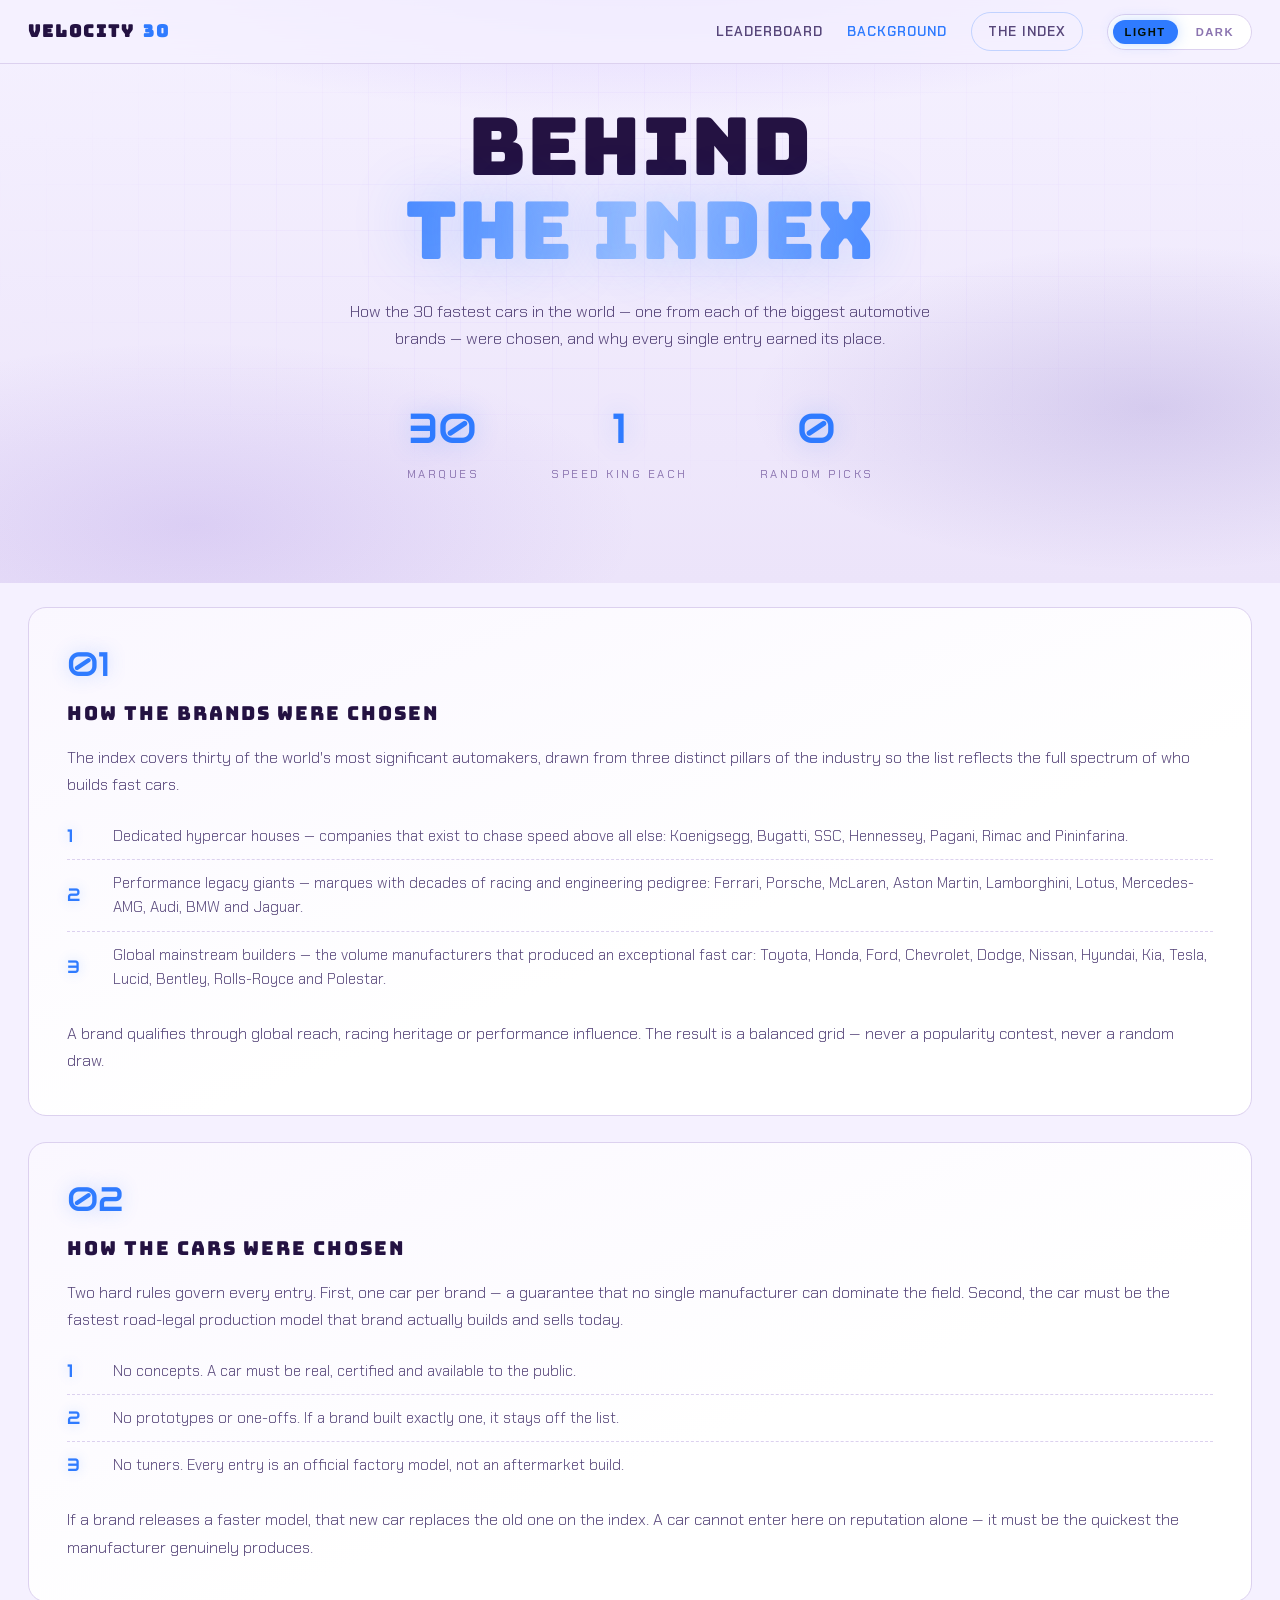
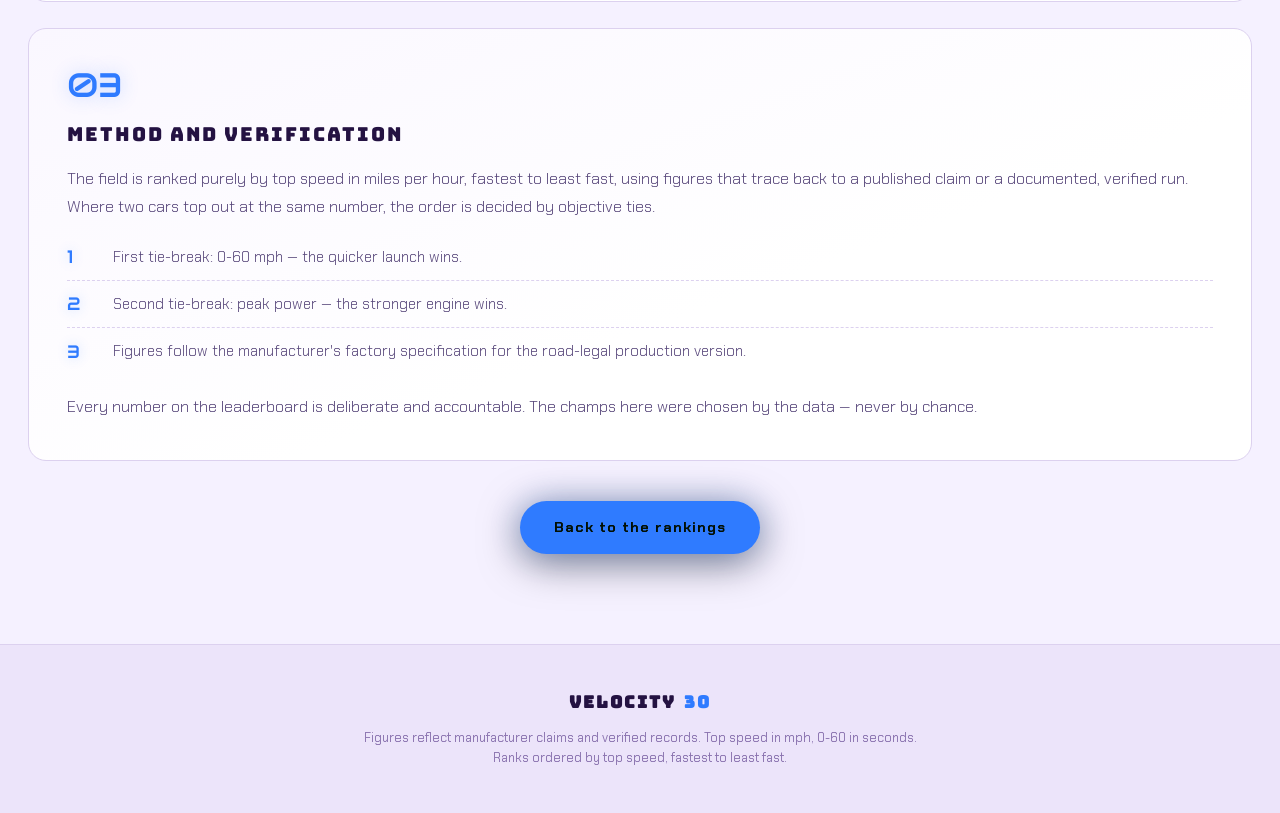
==== background.html @ fe324e40 "more fix" ====
<!DOCTYPE html>
<html lang="en">
<head>
  <meta charset="UTF-8">
  <meta name="viewport" content="width=device-width, initial-scale=1.0">
  <title>VELOCITY30 — Background &amp; Methodology</title>
  <link rel="preconnect" href="https://fonts.googleapis.com">
  <link rel="preconnect" href="https://fonts.gstatic.com" crossorigin>
  <link href="https://fonts.googleapis.com/css2?family=Audiowide&family=Bungee&family=Chakra+Petch:wght@300;400;500;600;700&display=swap" rel="stylesheet">
  <link rel="stylesheet" href="styles.css">
  <script>
    (function () {
      try {
        var saved = localStorage.getItem("velocity30-theme");
        if (saved === "light" || (!saved && window.matchMedia("(prefers-color-scheme: light)").matches)) {
          document.documentElement.setAttribute("data-theme", "light");
        }
      } catch (e) {}
    })();
  </script>
</head>
<body>

  <nav class="nav" id="nav">
    <div class="nav-inner">
      <a href="index.html#top" class="logo">
        VELOCITY<span class="accent">30</span>
      </a>
      <div class="nav-links">
        <a href="index.html#leaderboard">Leaderboard</a>
        <a href="background.html" class="nav-current">Background</a>
        <a href="index.html#top" class="nav-cta">The Index</a>
        <button class="theme-toggle" id="themeToggle" aria-label="Toggle color theme">
          <span class="theme-icon sun">Light</span>
          <span class="theme-icon moon">Dark</span>
        </button>
      </div>
    </div>
  </nav>

  <header id="top" class="hero page-head">
    <div class="hero-bg"></div>
    <div class="hero-content">
      <h1>BEHIND<br><span class="grad">THE INDEX</span></h1>
      <p class="hero-sub">
        How the 30 fastest cars in the world — one from each of the biggest
        automotive brands — were chosen, and why every single entry earned its place.
      </p>
      <div class="hero-stats">
        <div class="stat"><span class="stat-num">30</span><span class="stat-label">Marques</span></div>
        <div class="stat"><span class="stat-num">1</span><span class="stat-label">Speed King Each</span></div>
        <div class="stat"><span class="stat-num">0</span><span class="stat-label">Random Picks</span></div>
      </div>
    </div>
  </header>

  <main class="bg-page">

    <section class="bg-block">
      <span class="bg-index">01</span>
      <h3>How the brands were chosen</h3>
      <p>
        The index covers thirty of the world's most significant automakers, drawn from
        three distinct pillars of the industry so the list reflects the full spectrum of
        who builds fast cars.
      </p>
      <ul class="bg-list">
        <li data-n="1">Dedicated hypercar houses — companies that exist to chase speed above all else:
          Koenigsegg, Bugatti, SSC, Hennessey, Pagani, Rimac and Pininfarina.</li>
        <li data-n="2">Performance legacy giants — marques with decades of racing and engineering
          pedigree: Ferrari, Porsche, McLaren, Aston Martin, Lamborghini, Lotus, Mercedes-AMG,
          Audi, BMW and Jaguar.</li>
        <li data-n="3">Global mainstream builders — the volume manufacturers that produced an
          exceptional fast car: Toyota, Honda, Ford, Chevrolet, Dodge, Nissan, Hyundai, Kia,
          Tesla, Lucid, Bentley, Rolls-Royce and Polestar.</li>
      </ul>
      <p>
        A brand qualifies through global reach, racing heritage or performance influence.
        The result is a balanced grid — never a popularity contest, never a random draw.
      </p>
    </section>

    <section class="bg-block">
      <span class="bg-index">02</span>
      <h3>How the cars were chosen</h3>
      <p>
        Two hard rules govern every entry. First, one car per brand — a guarantee that no
        single manufacturer can dominate the field. Second, the car must be the fastest
        road-legal production model that brand actually builds and sells today.
      </p>
      <ul class="bg-list">
        <li data-n="1">No concepts. A car must be real, certified and available to the public.</li>
        <li data-n="2">No prototypes or one-offs. If a brand built exactly one, it stays off the list.</li>
        <li data-n="3">No tuners. Every entry is an official factory model, not an aftermarket build.</li>
      </ul>
      <p>
        If a brand releases a faster model, that new car replaces the old one on the index.
        A car cannot enter here on reputation alone — it must be the quickest the
        manufacturer genuinely produces.
      </p>
    </section>

    <section class="bg-block">
      <span class="bg-index">03</span>
      <h3>Method and verification</h3>
      <p>
        The field is ranked purely by top speed in miles per hour, fastest to least fast,
        using figures that trace back to a published claim or a documented, verified run.
        Where two cars top out at the same number, the order is decided by objective ties.
      </p>
      <ul class="bg-list">
        <li data-n="1">First tie-break: 0-60 mph — the quicker launch wins.</li>
        <li data-n="2">Second tie-break: peak power — the stronger engine wins.</li>
        <li data-n="3">Figures follow the manufacturer's factory specification for the road-legal
          production version.</li>
      </ul>
      <p>
        Every number on the leaderboard is deliberate and accountable. The champs here were
        chosen by the data — never by chance.
      </p>
    </section>

    <div class="bg-cta-row">
      <a href="index.html#leaderboard" class="hero-cta">Back to the rankings</a>
    </div>
  </main>

  <footer class="footer">
    <div class="footer-inner">
      <p class="footer-brand">VELOCITY<span class="accent">30</span></p>
      <p class="foot-note">Figures reflect manufacturer claims and verified records. Top speed in mph, 0-60 in seconds. Ranks ordered by top speed, fastest to least fast.</p>
    </div>
  </footer>

  <script>
    (function () {
      var toggle = document.getElementById("themeToggle");
      function applyTheme(theme) {
        if (theme === "light") {
          document.documentElement.setAttribute("data-theme", "light");
        } else {
          document.documentElement.removeAttribute("data-theme");
        }
        var light = document.documentElement.getAttribute("data-theme") === "light";
        toggle.querySelector(".sun").classList.toggle("active", light);
        toggle.querySelector(".moon").classList.toggle("active", !light);
        toggle.setAttribute("aria-label", light ? "Switch to dark theme" : "Switch to light theme");
      }
      toggle.addEventListener("click", function () {
        var current = document.documentElement.getAttribute("data-theme") === "light" ? "light" : "dark";
        var next = current === "light" ? "dark" : "light";
        try { localStorage.setItem("velocity30-theme", next); } catch (e) {}
        applyTheme(next);
      });
      applyTheme(document.documentElement.getAttribute("data-theme") === "light" ? "light" : "dark");
    })();
  </script>
</body>
</html>
---- styles.css ----
:root {
  --green: #2f7bff;
  --green-dim: #2f6ae0;
  --green-dark: #234daa;
  --green-glow: rgba(47, 123, 255, 0.35);
  --bg: #180b2e;
  --bg-2: #22103f;
  --card: #241040;
  --card-2: #2d1550;
  --line: #4a2b7a;
  --line-bright: #2f7bff40;
  --text: #f6efff;
  --muted: #bfaadd;
  --dim: #8b74b0;
  --font-display: "Bungee", sans-serif;
  --font-body: "Chakra Petch", sans-serif;
  --font-num: "Audiowide", sans-serif;
  --radius: 18px;
  --nav-h: 64px;
}

/* ---------- LIGHT THEME ---------- */
[data-theme="light"] {
  --green: #2f7bff;
  --green-dim: #2560d0;
  --green-dark: #1f4ea8;
  --green-glow: rgba(47, 123, 255, 0.25);
  --bg: #f5f1ff;
  --bg-2: #ece4fa;
  --card: #ffffff;
  --card-2: #faf7ff;
  --line: #dcd1ef;
  --line-bright: #2f7bff40;
  --text: #241242;
  --muted: #57467a;
  --dim: #8b74b0;
}

[data-theme="light"] .nav {
  background: rgba(245, 241, 255, 0.78);
}

[data-theme="light"] ::-webkit-scrollbar-track {
  background: #e6dcf5;
}
[data-theme="light"] ::-webkit-scrollbar-thumb {
  background: #b9a4dd;
}

[data-theme="light"] .speedbar {
  background: #e6dcf5;
}

[data-theme="light"] .hero-bg {
  background:
    radial-gradient(ellipse 80% 50% at 50% -10%, rgba(120, 70, 255, 0.2), transparent 60%),
    radial-gradient(ellipse 50% 45% at 15% 90%, rgba(90, 40, 200, 0.12), transparent 70%),
    radial-gradient(ellipse 45% 40% at 90% 70%, rgba(60, 30, 160, 0.14), transparent 70%),
    linear-gradient(180deg, var(--bg) 0%, var(--bg-2) 100%);
}

[data-theme="light"] .tag-ev {
  border-color: #0f9ad8;
  color: #0f7cb0;
  box-shadow: none;
}
[data-theme="light"] .tag-hybrid {
  border-color: #6a7bf0;
  color: #4a5adb;
}
[data-theme="light"] .tag-gas {
  border-color: #e0490f;
  color: #c24312;
}

[hidden] {
  display: none !important;
}

* {
  margin: 0;
  padding: 0;
  box-sizing: border-box;
}

html {
  scroll-behavior: smooth;
}

body {
  background: var(--bg);
  color: var(--text);
  font-family: var(--font-body);
  line-height: 1.6;
  overflow-x: hidden;
}

::selection {
  background: var(--green);
  color: #031004;
}

::-webkit-scrollbar {
  width: 10px;
}
::-webkit-scrollbar-track {
  background: #0c0716;
}
::-webkit-scrollbar-thumb {
  background: #3b2563;
  border-radius: 8px;
}
::-webkit-scrollbar-thumb:hover {
  background: var(--green-dark);
}

/* ---------- NAV ---------- */
.nav {
  position: fixed;
  inset: 0 0 auto 0;
  height: var(--nav-h);
  z-index: 50;
  background: rgba(10, 6, 18, 0.72);
  backdrop-filter: blur(14px);
  border-bottom: 1px solid var(--line);
}

.nav-inner {
  max-width: 1280px;
  margin: 0 auto;
  height: 100%;
  padding: 0 28px;
  display: flex;
  align-items: center;
  justify-content: space-between;
}

.logo {
  font-family: var(--font-display);
  font-weight: 800;
  font-size: 1.05rem;
  letter-spacing: 2px;
  color: var(--text);
  text-decoration: none;
  display: flex;
  align-items: center;
  gap: 8px;
}

.logo-bolt {
  color: var(--green);
  text-shadow: 0 0 14px var(--green-glow);
  font-size: 1.1rem;
}

.accent {
  color: var(--green);
}

.nav-links {
  display: flex;
  align-items: center;
  gap: 24px;
}

.nav-links a {
  color: var(--muted);
  text-decoration: none;
  font-size: 0.85rem;
  font-weight: 600;
  letter-spacing: 1px;
  text-transform: uppercase;
  transition: color 0.2s ease;
}

.nav-links a:hover {
  color: var(--green);
}

.nav-cta {
  border: 1px solid var(--line-bright);
  padding: 8px 16px;
  border-radius: 999px;
}

.nav-cta:hover {
  border-color: var(--green);
  box-shadow: 0 0 18px var(--green-glow);
}

/* ---------- HERO ---------- */
.hero {
  position: relative;
  min-height: 100vh;
  display: flex;
  align-items: center;
  overflow: hidden;
  padding: calc(var(--nav-h) + 40px) 24px 60px;
}

.hero-bg {
  position: absolute;
  inset: 0;
  background:
    radial-gradient(ellipse 80% 50% at 50% -10%, rgba(140, 60, 255, 0.4), transparent 60%),
    radial-gradient(ellipse 50% 45% at 15% 90%, rgba(90, 40, 200, 0.28), transparent 70%),
    radial-gradient(ellipse 45% 40% at 90% 70%, rgba(60, 30, 160, 0.3), transparent 70%),
    linear-gradient(180deg, var(--bg) 0%, var(--bg-2) 100%);
}

.hero-bg::after {
  content: "";
  position: absolute;
  inset: 0;
  background-image:
    linear-gradient(rgba(170, 120, 255, 0.06) 1px, transparent 1px),
    linear-gradient(90deg, rgba(170, 120, 255, 0.06) 1px, transparent 1px);
  background-size: 46px 46px;
  mask-image: radial-gradient(ellipse 70% 60% at 50% 40%, #000 30%, transparent 75%);
}

.hero-content {
  position: relative;
  z-index: 2;
  max-width: 880px;
  margin: 0 auto;
  text-align: center;
}

.eyebrow {
  font-family: var(--font-display);
  font-size: 0.8rem;
  letter-spacing: 5px;
  color: var(--green);
  text-shadow: 0 0 20px var(--green-glow);
  margin-bottom: 22px;
}

.hero h1 {
  font-family: var(--font-display);
  font-weight: 400;
  font-size: clamp(2.4rem, 7vw, 5rem);
  line-height: 1.05;
  letter-spacing: 1px;
}

.grad {
  background: linear-gradient(100deg, #4d8dff 0%, #9fc3ff 50%, #4d8dff 100%);
  -webkit-background-clip: text;
  background-clip: text;
  -webkit-text-fill-color: transparent;
  text-shadow: 0 0 60px var(--green-glow);
}

.hero-sub {
  margin: 26px auto 0;
  max-width: 620px;
  color: var(--muted);
  font-size: 1.05rem;
  font-weight: 300;
}

.hero-stats {
  display: flex;
  justify-content: center;
  gap: clamp(24px, 6vw, 72px);
  margin: 44px 0 38px;
}

.stat {
  display: flex;
  flex-direction: column;
  align-items: center;
  gap: 4px;
}

.stat-num {
  font-family: var(--font-num);
  font-weight: 400;
  font-size: clamp(1.8rem, 4vw, 2.6rem);
  color: var(--green);
  text-shadow: 0 0 24px var(--green-glow);
}

.stat-label {
  font-size: 0.72rem;
  letter-spacing: 2.5px;
  text-transform: uppercase;
  color: var(--dim);
}

.hero-cta {
  display: inline-block;
  padding: 15px 34px;
  border-radius: 999px;
  background: var(--green);
  color: #031004;
  font-weight: 700;
  letter-spacing: 1px;
  text-decoration: none;
  font-size: 0.9rem;
  box-shadow: 0 0 30px var(--green-glow), 0 8px 40px rgba(0, 0, 0, 0.5);
  transition: transform 0.2s ease, box-shadow 0.2s ease;
}

.hero-cta:hover {
  transform: translateY(-3px);
  box-shadow: 0 0 48px var(--green-glow), 0 14px 50px rgba(0, 0, 0, 0.5);
}

.hero-cta span {
  display: inline-block;
  margin-left: 8px;
}

/* ---------- BACKGROUND PAGE ---------- */
.page-head {
  min-height: 62vh;
}

.nav-links a.nav-current {
  color: var(--green);
}

.bg-page {
  max-width: 1280px;
  margin: 0 auto;
  padding: 24px 28px 90px;
  display: flex;
  flex-direction: column;
  gap: 26px;
}

.bg-block {
  position: relative;
  background: linear-gradient(160deg, var(--card-2) 0%, var(--card) 60%);
  border: 1px solid var(--line);
  border-radius: var(--radius);
  padding: 40px 38px;
  overflow: hidden;
  transition: transform 0.28s ease, border-color 0.28s ease, box-shadow 0.28s ease;
}

.bg-block:hover {
  transform: translateY(-4px);
  border-color: var(--line-bright);
  box-shadow: 0 20px 48px rgba(0, 0, 0, 0.4), 0 0 0 1px var(--line-bright);
}

.bg-block::before {
  content: "";
  position: absolute;
  inset: 0;
  background: radial-gradient(ellipse 80% 60% at 50% 0%, rgba(47, 123, 255, 0.08), transparent 60%);
  opacity: 0;
  transition: opacity 0.3s ease;
  pointer-events: none;
}

.bg-block:hover::before {
  opacity: 1;
}

.bg-index {
  display: block;
  font-family: var(--font-num);
  font-weight: 400;
  font-size: 2.1rem;
  line-height: 1;
  color: var(--green);
  text-shadow: 0 0 18px var(--green-glow);
  margin-bottom: 20px;
}

.bg-block h3 {
  position: relative;
  font-family: var(--font-display);
  font-weight: 400;
  font-size: 1.2rem;
  letter-spacing: 2px;
  text-transform: uppercase;
  line-height: 1.3;
  margin-bottom: 18px;
}

.bg-block p {
  position: relative;
  color: var(--muted);
  font-size: 1rem;
  font-weight: 300;
  line-height: 1.7;
  margin-bottom: 14px;
}

.bg-block p:last-child {
  margin-bottom: 0;
}

.bg-list {
  position: relative;
  list-style: none;
  margin: 4px 0 18px;
}

.bg-list li {
  position: relative;
  padding: 11px 0 11px 46px;
  color: var(--muted);
  font-size: 0.95rem;
  font-weight: 300;
  line-height: 1.6;
  border-bottom: 1px dashed var(--line);
}

.bg-list li:last-child {
  border-bottom: none;
}

.bg-list li::before {
  content: attr(data-n);
  position: absolute;
  left: 0;
  top: 50%;
  transform: translateY(-50%);
  font-family: var(--font-num);
  font-weight: 400;
  font-size: 1.15rem;
  color: var(--green);
  text-shadow: 0 0 12px var(--green-glow);
}

.bg-cta-row {
  display: flex;
  justify-content: center;
  margin-top: 14px;
}

/* ---------- MAIN ---------- */
main {
  max-width: 1280px;
  margin: 0 auto;
  padding: 60px 28px 90px;
}

.toolbar {
  display: flex;
  flex-wrap: wrap;
  align-items: center;
  justify-content: space-between;
  gap: 18px;
  margin-bottom: 40px;
  padding-bottom: 22px;
  border-bottom: 1px solid var(--line);
}

.section-title {
  font-family: var(--font-display);
  font-weight: 800;
  font-size: clamp(1.4rem, 3vw, 1.9rem);
  letter-spacing: 2px;
}

.filter-chips {
  display: flex;
  gap: 10px;
  flex-wrap: wrap;
}

.chip {
  font-family: var(--font-body);
  font-size: 0.8rem;
  font-weight: 600;
  letter-spacing: 1px;
  text-transform: uppercase;
  padding: 9px 18px;
  border-radius: 999px;
  background: var(--card);
  color: var(--muted);
  border: 1px solid var(--line);
  cursor: pointer;
  transition: all 0.2s ease;
}

.chip:hover {
  border-color: var(--green-dark);
  color: var(--text);
}

.chip.active {
  background: var(--green);
  color: #031004;
  border-color: var(--green);
  box-shadow: 0 0 20px var(--green-glow);
}

.count {
  font-size: 0.8rem;
  color: var(--dim);
  letter-spacing: 1.5px;
  text-transform: uppercase;
  font-weight: 600;
}

/* ---------- GRID / CARDS ---------- */
.grid {
  display: grid;
  grid-template-columns: repeat(auto-fill, minmax(380px, 1fr));
  gap: 34px;
}

.card {
  position: relative;
  background: linear-gradient(160deg, var(--card-2) 0%, var(--card) 60%);
  border: 1px solid var(--line);
  border-radius: var(--radius);
  padding: 30px 28px 26px;
  overflow: hidden;
  display: flex;
  flex-direction: column;
  gap: 0;
  transition: transform 0.28s ease, border-color 0.28s ease, box-shadow 0.28s ease;
}

.card::before {
  content: "";
  position: absolute;
  inset: 0;
  background: radial-gradient(ellipse 90% 60% at 50% 0%, rgba(47, 123, 255, 0.08), transparent 60%);
  opacity: 0;
  transition: opacity 0.3s ease;
  pointer-events: none;
}

.card:hover {
  transform: translateY(-6px);
  border-color: var(--line-bright);
  box-shadow: 0 24px 60px rgba(0, 0, 0, 0.55), 0 0 0 1px var(--line-bright), 0 0 44px rgba(47, 123, 255, 0.12);
}

.card:hover::before {
  opacity: 1;
}

.card-img {
  position: relative;
  z-index: 1;
  width: calc(100% + 56px);
  margin: -30px -28px 20px;
  overflow: hidden;
  border-radius: 0;
}

.card-img img {
  width: 100%;
  height: 220px;
  object-fit: cover;
  display: block;
  filter: brightness(0.85) contrast(1.05);
  transition: filter 0.4s ease, transform 0.6s ease;
}

.card:hover .card-img img {
  filter: brightness(0.95) contrast(1.05);
  transform: scale(1.04);
}

.card-img::after {
  content: "";
  position: absolute;
  bottom: 0;
  left: 0;
  right: 0;
  height: 80px;
  background: linear-gradient(to top, var(--card), transparent);
  pointer-events: none;
}

.card-body {
  position: relative;
  z-index: 1;
}

.ghost-rank {
  position: absolute;
  top: -18px;
  right: 10px;
  font-family: var(--font-num);
  font-weight: 400;
  font-size: 7.5rem;
  line-height: 1;
  color: transparent;
  -webkit-text-stroke: 1px rgba(47, 123, 255, 0.12);
  pointer-events: none;
  user-select: none;
  z-index: 0;
}

.card-top {
  position: relative;
  z-index: 1;
  display: flex;
  align-items: center;
  justify-content: space-between;
  margin-bottom: 18px;
}

.rank {
  display: inline-flex;
  align-items: center;
  justify-content: center;
  min-width: 54px;
  height: 40px;
  padding: 0 10px;
  font-family: var(--font-num);
  font-weight: 400;
  font-size: 1rem;
  letter-spacing: 1px;
  border-radius: 10px;
  background: var(--green);
  color: #031004;
  box-shadow: 0 0 22px var(--green-glow);
}

.rank.rank-muted {
  background: var(--card);
  border: 1px solid var(--line);
  color: var(--green);
  box-shadow: none;
}

.card-top-right {
  display: flex;
  align-items: center;
  gap: 10px;
}

.tag {
  font-family: var(--font-display);
  font-size: 0.66rem;
  font-weight: 700;
  letter-spacing: 2px;
  text-transform: uppercase;
  padding: 7px 12px;
  border-radius: 999px;
  border: 1px solid var(--line-bright);
  color: var(--green);
  display: inline-flex;
  align-items: center;
  gap: 6px;
}

.tag-ev {
  border-color: #33ccff;
  color: #33ccff;
  box-shadow: 0 0 14px rgba(51, 204, 255, 0.25);
}

.tag-hybrid {
  border-color: #7a8cff;
  color: #7a8cff;
}

.tag-gas {
  border-color: #ff5c22;
  color: #ff9d7c;
}

.year {
  font-family: var(--font-display);
  font-size: 0.8rem;
  font-weight: 700;
  letter-spacing: 1.5px;
  color: var(--dim);
  border: 1px solid var(--line);
  padding: 7px 12px;
  border-radius: 999px;
}

.brand {
  position: relative;
  z-index: 1;
  font-size: 0.75rem;
  font-weight: 600;
  letter-spacing: 3px;
  text-transform: uppercase;
  color: var(--muted);
  margin-bottom: 4px;
}

.model {
  position: relative;
  z-index: 1;
  font-family: var(--font-display);
  font-weight: 800;
  font-size: 1.7rem;
  line-height: 1.15;
  letter-spacing: 0.5px;
  margin-bottom: 24px;
}

.specs {
  position: relative;
  z-index: 1;
  display: grid;
  grid-template-columns: 1fr 1fr;
  gap: 12px;
  padding: 16px 0;
  border-top: 1px solid var(--line);
  border-bottom: 1px solid var(--line);
  margin-bottom: 20px;
}

.spec {
  display: flex;
  flex-direction: column;
  gap: 2px;
}

.spec-key {
  font-size: 0.62rem;
  font-weight: 700;
  letter-spacing: 2px;
  text-transform: uppercase;
  color: var(--dim);
}

.spec-val {
  font-size: 0.9rem;
  font-weight: 600;
  color: var(--text);
  line-height: 1.4;
}

.metrics {
  position: relative;
  z-index: 1;
  display: grid;
  grid-template-columns: 1fr 1fr;
  gap: 14px;
  margin-bottom: 20px;
}

.metric {
  background: rgba(47, 123, 255, 0.05);
  border: 1px solid var(--line);
  border-radius: 14px;
  padding: 16px;
  display: flex;
  flex-direction: column;
  align-items: center;
  gap: 2px;
  text-align: center;
}

.metric-num {
  font-family: var(--font-num);
  font-weight: 400;
  font-size: 2rem;
  color: var(--green);
  text-shadow: 0 0 18px var(--green-glow);
}

.metric-unit {
  font-family: var(--font-display);
  font-size: 0.72rem;
  font-weight: 700;
  letter-spacing: 2px;
  color: var(--muted);
  text-transform: uppercase;
}

.metric-label {
  font-size: 0.68rem;
  letter-spacing: 1.5px;
  text-transform: uppercase;
  color: var(--dim);
  margin-top: 4px;
}

.speedbar {
  position: relative;
  z-index: 1;
  height: 10px;
  border-radius: 999px;
  background: #1b1230;
  border: 1px solid var(--line);
  overflow: hidden;
  margin-bottom: 8px;
}

.speedbar-fill {
  height: 100%;
  border-radius: 999px;
  background: linear-gradient(90deg, var(--green-dark), var(--green));
  box-shadow: 0 0 16px var(--green-glow);
  transition: width 1s cubic-bezier(0.2, 0.8, 0.2, 1);
}

.speedbar-cap {
  position: relative;
  z-index: 1;
  display: flex;
  justify-content: space-between;
  font-size: 0.68rem;
  letter-spacing: 1.5px;
  text-transform: uppercase;
  color: var(--dim);
  margin-bottom: 20px;
}

.desc {
  position: relative;
  z-index: 1;
  color: var(--muted);
  font-size: 0.9rem;
  font-weight: 300;
  line-height: 1.7;
}

/* ---------- REVEAL ---------- */
.reveal {
  opacity: 0;
  transform: translateY(28px);
}

.reveal.visible {
  animation: rise 0.7s ease forwards;
}

@keyframes rise {
  to {
    opacity: 1;
    transform: none;
  }
}

/* ---------- TOOLBAR / SORT ---------- */
.flex.group {
  display: flex;
  align-items: center;
  flex-wrap: wrap;
  gap: 16px;
}

.sort-wrap {
  display: inline-flex;
  align-items: center;
  gap: 10px;
  background: var(--card);
  border: 1px solid var(--line);
  border-radius: 999px;
  padding: 8px 10px 8px 18px;
}

.sort-label {
  font-size: 0.7rem;
  font-weight: 700;
  letter-spacing: 2px;
  text-transform: uppercase;
  color: var(--dim);
  white-space: nowrap;
}

.sort-select {
  font-family: var(--font-body);
  font-size: 0.8rem;
  font-weight: 600;
  color: var(--text);
  background-color: var(--card);
  background-image: url("data:image/svg+xml;charset=UTF-8,%3Csvg xmlns='http://www.w3.org/2000/svg' width='12' height='12' viewBox='0 0 24 24' fill='none' stroke='%238b74b0' stroke-width='3' stroke-linecap='round' stroke-linejoin='round'%3E%3Cpolyline points='6 9 12 15 18 9'/%3E%3C/svg%3E");
  background-repeat: no-repeat;
  background-position: right 12px center;
  background-size: 12px;
  border: 1px solid var(--line);
  border-radius: 999px;
  padding: 7px 34px 7px 14px;
  cursor: pointer;
  appearance: none;
  -webkit-appearance: none;
}

.sort-select:focus-visible {
  outline: 2px solid var(--green);
  outline-offset: 2px;
}

/* ---------- THEME TOGGLE ---------- */
.theme-toggle {
  display: inline-flex;
  align-items: center;
  gap: 6px;
  background: var(--card);
  border: 1px solid var(--line);
  border-radius: 999px;
  padding: 5px;
  cursor: pointer;
  transition: border-color 0.2s ease, box-shadow 0.2s ease;
}

.theme-toggle:hover {
  border-color: var(--line-bright);
  box-shadow: 0 0 16px var(--green-glow);
}

.theme-icon {
  display: inline-flex;
  align-items: center;
  justify-content: center;
  padding: 6px 12px;
  border-radius: 999px;
  font-size: 0.7rem;
  font-weight: 700;
  letter-spacing: 1.5px;
  text-transform: uppercase;
  color: var(--dim);
  transition: all 0.2s ease;
}

.theme-icon.active {
  background: var(--green);
  color: #031004;
  box-shadow: 0 0 14px var(--green-glow);
}

/* ---------- COMPARE BUTTON ---------- */
.compare-btn {
  position: relative;
  z-index: 1;
  width: 100%;
  margin: 6px 0 22px;
  padding: 11px;
  font-family: var(--font-body);
  font-size: 0.72rem;
  font-weight: 700;
  letter-spacing: 2px;
  text-transform: uppercase;
  color: var(--green);
  background: transparent;
  border: 1px solid var(--line-bright);
  border-radius: 999px;
  cursor: pointer;
  transition: all 0.2s ease;
}

.compare-btn:hover {
  border-color: var(--green);
  box-shadow: 0 0 18px var(--green-glow);
}

.compare-btn.active {
  background: var(--green);
  color: #031004;
  border-color: var(--green);
  box-shadow: 0 0 22px var(--green-glow);
}

/* ---------- COMPARE TRAY ---------- */
.compare-tray {
  position: fixed;
  left: 0;
  right: 0;
  bottom: 0;
  z-index: 60;
  background: rgba(10, 6, 18, 0.85);
  backdrop-filter: blur(14px);
  border-top: 1px solid var(--line-bright);
}

[data-theme="light"] .compare-tray {
  background: rgba(245, 241, 255, 0.88);
}

.compare-tray-inner {
  max-width: 1280px;
  margin: 0 auto;
  padding: 14px 28px;
  display: flex;
  align-items: center;
  justify-content: space-between;
  gap: 18px;
  flex-wrap: wrap;
}

.compare-tray-items {
  display: flex;
  align-items: center;
  gap: 10px;
  flex-wrap: wrap;
}

.compare-item {
  display: inline-flex;
  align-items: center;
  gap: 8px;
  padding: 6px 8px 6px 14px;
  border: 1px solid var(--line);
  border-radius: 999px;
  background: var(--card);
  font-size: 0.78rem;
  font-weight: 600;
  color: var(--text);
}

.compare-item-remove {
  width: 22px;
  height: 22px;
  border-radius: 50%;
  border: none;
  background: var(--card-2);
  color: var(--muted);
  cursor: pointer;
  font-size: 0.8rem;
  line-height: 1;
  transition: color 0.2s ease;
}

.compare-item-remove:hover {
  color: var(--text);
}

.compare-tray-actions {
  display: flex;
  gap: 10px;
}

.btn-clear,
.btn-compare {
  font-family: var(--font-body);
  font-size: 0.72rem;
  font-weight: 700;
  letter-spacing: 1.5px;
  text-transform: uppercase;
  padding: 10px 20px;
  border-radius: 999px;
  cursor: pointer;
  transition: all 0.2s ease;
}

.btn-clear {
  background: transparent;
  color: var(--muted);
  border: 1px solid var(--line);
}

.btn-clear:hover {
  color: var(--text);
  border-color: var(--line-bright);
}

.btn-compare {
  background: var(--green);
  color: #031004;
  border: 1px solid var(--green);
  box-shadow: 0 0 20px var(--green-glow);
}

.btn-compare:disabled {
  opacity: 0.45;
  box-shadow: none;
  cursor: not-allowed;
}

/* ---------- COMPARE MODAL ---------- */
body.modal-open {
  overflow: hidden;
}

.modal {
  position: fixed;
  inset: 0;
  z-index: 100;
  display: flex;
  align-items: center;
  justify-content: center;
  padding: 24px;
}

.modal-backdrop {
  position: absolute;
  inset: 0;
  background: rgba(6, 3, 12, 0.72);
  backdrop-filter: blur(6px);
}

[data-theme="light"] .modal-backdrop {
  background: rgba(30, 15, 60, 0.35);
}

.modal-panel {
  position: relative;
  z-index: 1;
  width: min(980px, 100%);
  max-height: 86vh;
  overflow: auto;
  background: var(--bg);
  border: 1px solid var(--line);
  border-radius: var(--radius);
  padding: 34px;
  box-shadow: 0 30px 90px rgba(0, 0, 0, 0.6);
}

[data-theme="light"] .modal-panel {
  background: #ffffff;
}

.modal-panel h3 {
  font-family: var(--font-display);
  font-weight: 800;
  letter-spacing: 3px;
  margin-bottom: 22px;
}

.modal-close {
  position: absolute;
  top: 14px;
  right: 14px;
  width: 34px;
  height: 34px;
  border-radius: 50%;
  border: 1px solid var(--line);
  background: var(--card);
  color: var(--muted);
  font-size: 1.1rem;
  line-height: 1;
  cursor: pointer;
  transition: color 0.2s ease, border-color 0.2s ease;
}

.modal-close:hover {
  color: var(--text);
  border-color: var(--line-bright);
}

#compareTable {
  overflow-x: auto;
}

#compareTable table {
  width: 100%;
  min-width: 560px;
  border-collapse: collapse;
  font-size: 0.85rem;
}

#compareTable th,
#compareTable td {
  text-align: left;
  padding: 12px 14px;
  border-bottom: 1px solid var(--line);
  vertical-align: top;
}

#compareTable th {
  font-family: var(--font-display);
  font-size: 0.7rem;
  letter-spacing: 2px;
  text-transform: uppercase;
  color: var(--muted);
}

#compareTable td:first-child {
  font-size: 0.66rem;
  letter-spacing: 2px;
  text-transform: uppercase;
  color: var(--dim);
  font-weight: 700;
  white-space: nowrap;
}

#compareTable td.best {
  color: var(--green);
  font-weight: 700;
}

/* ---------- FOOTER ---------- */
.footer {
  border-top: 1px solid var(--line);
  background: var(--bg-2);
  padding: 44px 28px;
}

.footer-inner {
  max-width: 1280px;
  margin: 0 auto;
  display: flex;
  flex-direction: column;
  align-items: center;
  gap: 12px;
  text-align: center;
}

.footer-brand {
  font-family: var(--font-display);
  font-weight: 800;
  letter-spacing: 2px;
  font-size: 1.05rem;
  display: flex;
  align-items: center;
  gap: 8px;
}

.foot-note {
  font-size: 0.8rem;
  color: var(--dim);
  max-width: 560px;
}

/* ---------- RESPONSIVE ---------- */
@media (max-width: 860px) {
  .grid {
    grid-template-columns: 1fr;
  }
  .toolbar {
    flex-direction: column;
    align-items: flex-start;
  }
}

@media (max-width: 520px) {
  .nav-links a:not(.nav-cta) {
    display: none;
  }
  .card {
    padding: 24px 20px 22px;
  }
  .card-img {
    width: calc(100% + 40px);
    margin: -24px -20px 20px;
  }
  .card-img img {
    height: 180px;
  }
  .ghost-rank {
    font-size: 6rem;
  }
}

@media (max-width: 720px) {
  .modal {
    padding: 0;
    align-items: flex-end;
  }
  .modal-panel {
    max-height: 90vh;
    border-radius: 18px 18px 0 0;
    padding: 26px 16px;
  }
  .compare-tray-inner {
    padding: 12px 18px;
  }
  .bg-page {
    padding: 18px 18px 60px;
  }
  .bg-block {
    padding: 28px 22px;
  }
}

@media (prefers-reduced-motion: reduce) {
  .reveal {
    opacity: 1;
    transform: none;
  }
  * {
    animation: none !important;
    transition: none !important;
  }
}
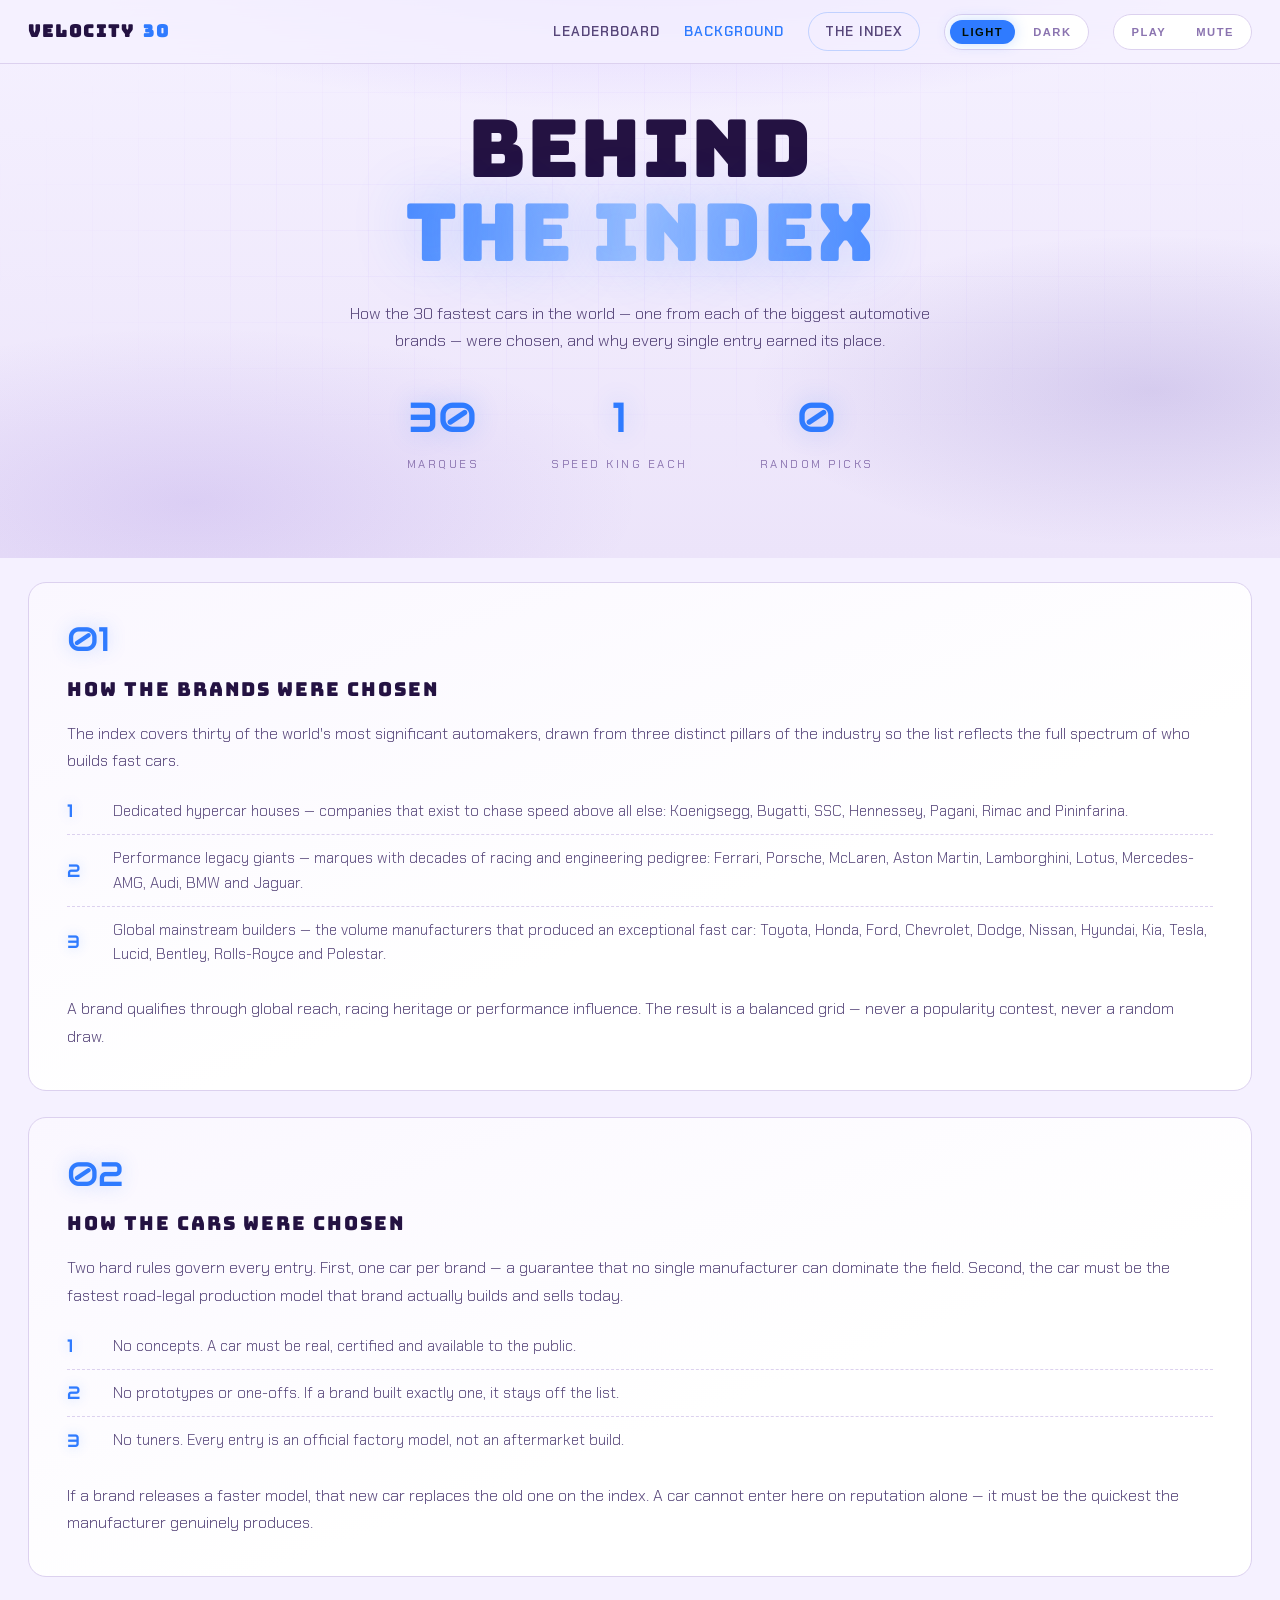
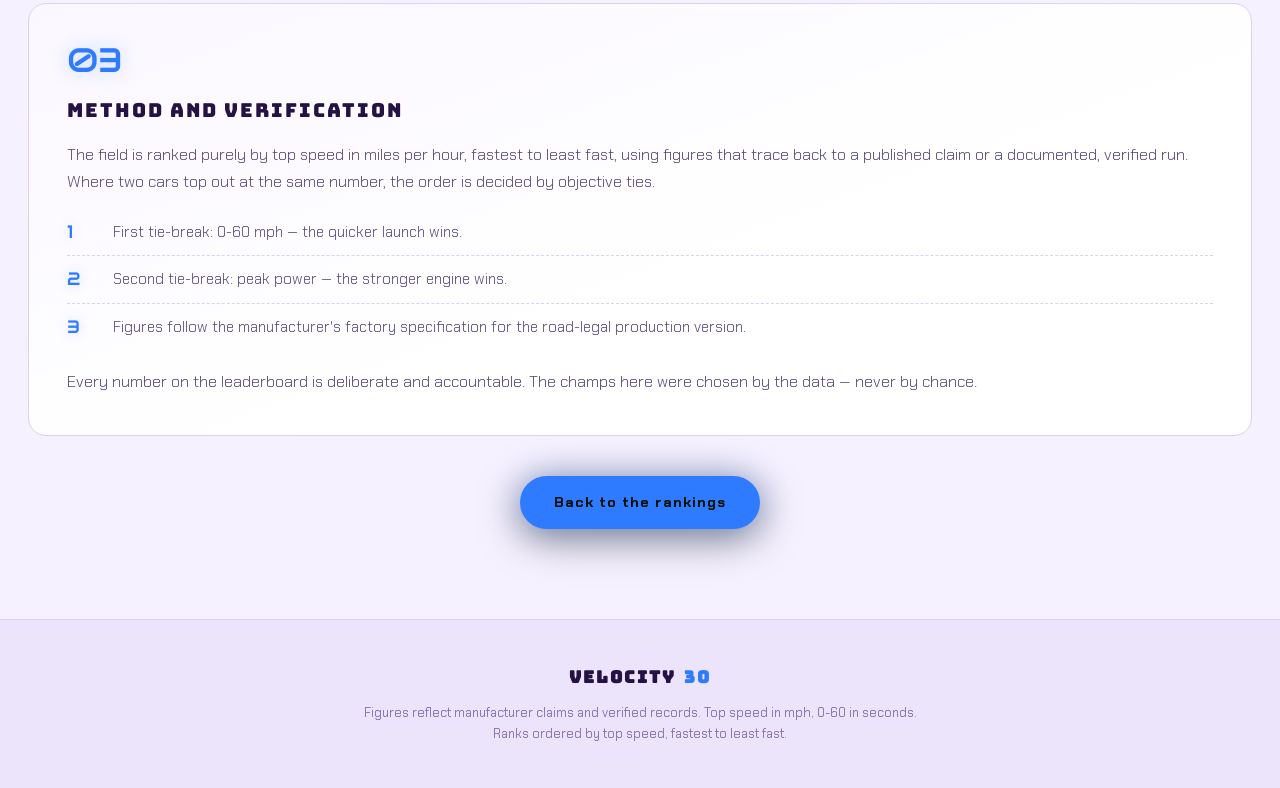
==== commit eb98db7f: "musiccc" ====
--- a/background.html
+++ b/background.html
@@ -33,6 +33,10 @@
         <button class="theme-toggle" id="themeToggle" aria-label="Toggle color theme">
           <span class="theme-icon sun">Light</span>
           <span class="theme-icon moon">Dark</span>
+        </button>
+        <button class="music-toggle" id="musicToggle" aria-label="Toggle background music" aria-pressed="false">
+          <span class="m-icon m-icon-play">Play</span>
+          <span class="m-icon m-icon-mute">Mute</span>
         </button>
       </div>
     </div>
@@ -155,5 +159,34 @@
       applyTheme(document.documentElement.getAttribute("data-theme") === "light" ? "light" : "dark");
     })();
   </script>
+  <script>
+    (function () {
+      var musicToggle = document.getElementById("musicToggle");
+      var music = new Audio("audio/background.mp3");
+      music.loop = true;
+      music.volume = 0.5;
+      music.preload = "auto";
+      function setState(playing) {
+        musicToggle.classList.toggle("active", playing);
+        musicToggle.setAttribute("aria-pressed", String(playing));
+        musicToggle.querySelector(".m-icon-play").classList.toggle("active", playing);
+        musicToggle.querySelector(".m-icon-mute").classList.toggle("active", !playing);
+      }
+      function tryPlay() {
+        if (music.paused) {
+          music.play().then(function () { setState(true); }).catch(function () { setState(false); });
+        }
+      }
+      musicToggle.addEventListener("click", function () {
+        if (music.paused) { tryPlay(); } else { music.pause(); setState(false); }
+      });
+      music.play().then(function () { setState(true); }).catch(function () {});
+      document.addEventListener("pointerdown", function (e) {
+        if (e.target.closest("#musicToggle")) return;
+        tryPlay();
+      }, { once: true, passive: true });
+      document.addEventListener("keydown", tryPlay, { once: true, passive: true });
+    })();
+  </script>
 </body>
 </html>
--- a/styles.css
+++ b/styles.css
@@ -191,11 +191,11 @@
 /* ---------- HERO ---------- */
 .hero {
   position: relative;
-  min-height: 100vh;
+  min-height: 86vh;
   display: flex;
   align-items: center;
   overflow: hidden;
-  padding: calc(var(--nav-h) + 40px) 24px 60px;
+  padding: calc(var(--nav-h) + 36px) 24px 48px;
 }
 
 .hero-bg {
@@ -264,7 +264,7 @@
   display: flex;
   justify-content: center;
   gap: clamp(24px, 6vw, 72px);
-  margin: 44px 0 38px;
+  margin: 32px 0 30px;
 }
 
 .stat {
@@ -885,7 +885,8 @@
 }
 
 /* ---------- THEME TOGGLE ---------- */
-.theme-toggle {
+.theme-toggle,
+.music-toggle {
   display: inline-flex;
   align-items: center;
   gap: 6px;
@@ -897,12 +898,14 @@
   transition: border-color 0.2s ease, box-shadow 0.2s ease;
 }
 
-.theme-toggle:hover {
+.theme-toggle:hover,
+.music-toggle:hover {
   border-color: var(--line-bright);
   box-shadow: 0 0 16px var(--green-glow);
 }
 
-.theme-icon {
+.theme-icon,
+.m-icon {
   display: inline-flex;
   align-items: center;
   justify-content: center;
@@ -916,7 +919,8 @@
   transition: all 0.2s ease;
 }
 
-.theme-icon.active {
+.theme-icon.active,
+.m-icon.active {
   background: var(--green);
   color: #031004;
   box-shadow: 0 0 14px var(--green-glow);
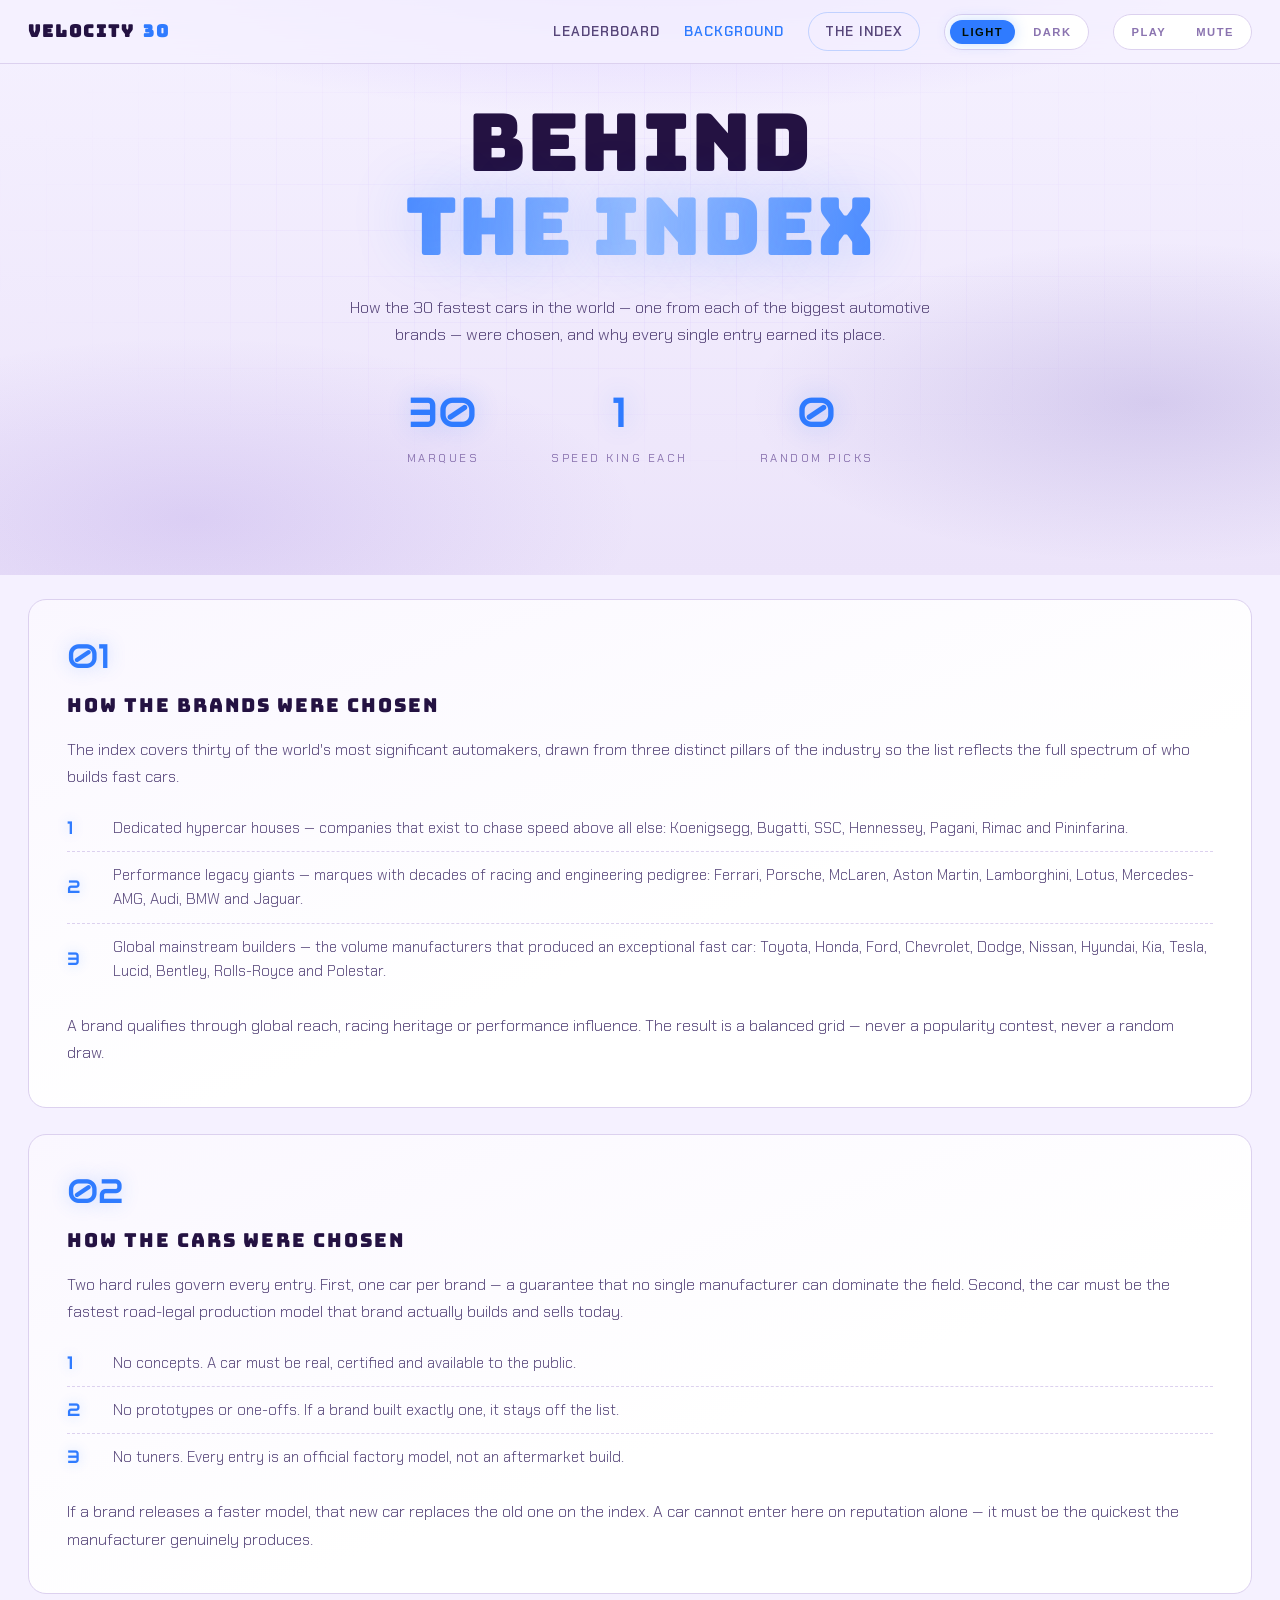
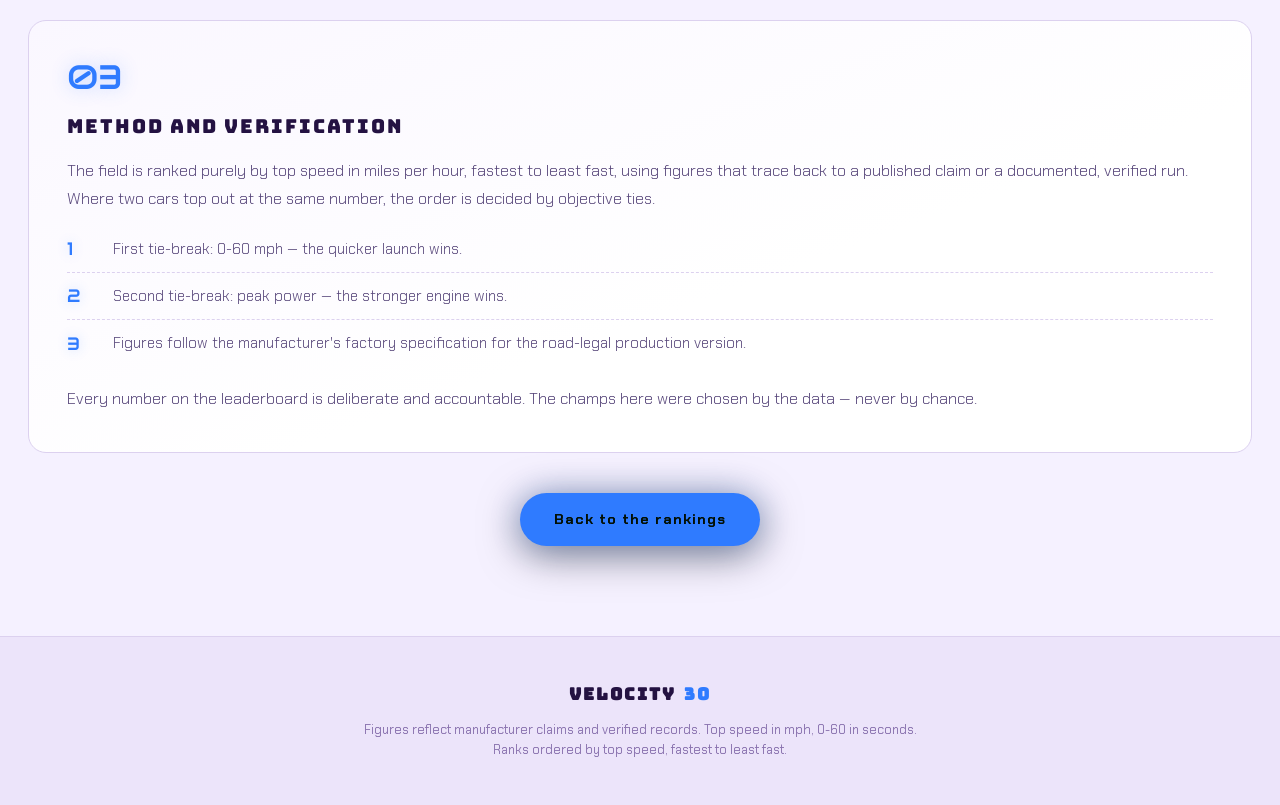
==== commit fe8e58c2: "fixes-small additions" ====
--- a/background.html
+++ b/background.html
@@ -162,7 +162,7 @@
   <script>
     (function () {
       var musicToggle = document.getElementById("musicToggle");
-      var music = new Audio("audio/background.mp3");
+      var music = new Audio("https://open.spotify.com/track/5jQfCESa66fpDY1FZrVsAL?si=7ca98227a04143ef");
       music.loop = true;
       music.volume = 0.5;
       music.preload = "auto";
--- a/styles.css
+++ b/styles.css
@@ -195,7 +195,7 @@
   display: flex;
   align-items: center;
   overflow: hidden;
-  padding: calc(var(--nav-h) + 36px) 24px 48px;
+  padding: calc(var(--nav-h) + 36px) 24px 76px;
 }
 
 .hero-bg {
@@ -250,6 +250,80 @@
   background-clip: text;
   -webkit-text-fill-color: transparent;
   text-shadow: 0 0 60px var(--green-glow);
+}
+
+.grad-anim {
+  background-size: 200% auto;
+  animation: gradflow 4s linear infinite;
+}
+
+@keyframes gradflow {
+  to {
+    background-position: 200% center;
+  }
+}
+
+.hero-ghost {
+  position: absolute;
+  top: 50%;
+  left: 50%;
+  transform: translate(-50%, -50%);
+  font-family: var(--font-num);
+  font-weight: 400;
+  font-size: clamp(14rem, 34vw, 26rem);
+  line-height: 1;
+  color: transparent;
+  -webkit-text-stroke: 1px rgba(47, 123, 255, 0.14);
+  z-index: 1;
+  user-select: none;
+  pointer-events: none;
+}
+
+.hero-ticker {
+  position: absolute;
+  left: 0;
+  right: 0;
+  bottom: 0;
+  overflow: hidden;
+  border-top: 1px solid var(--line);
+  background: rgba(6, 3, 12, 0.55);
+  padding: 12px 0;
+  z-index: 2;
+}
+
+[data-theme="light"] .hero-ticker {
+  background: rgba(245, 241, 255, 0.7);
+}
+
+.ticker-track {
+  display: flex;
+  width: max-content;
+  animation: ticker 45s linear infinite;
+}
+
+.ticker-track span {
+  font-family: var(--font-display);
+  font-weight: 400;
+  font-size: 0.74rem;
+  letter-spacing: 3px;
+  color: var(--muted);
+  padding: 0 26px;
+  white-space: nowrap;
+}
+
+.ticker-track span::after {
+  content: "/";
+  color: var(--green);
+  margin-left: 52px;
+}
+
+@keyframes ticker {
+  from {
+    transform: translateX(0);
+  }
+  to {
+    transform: translateX(-50%);
+  }
 }
 
 .hero-sub {
@@ -631,7 +705,9 @@
 .card-top-right {
   display: flex;
   align-items: center;
+  justify-content: flex-end;
   gap: 10px;
+  flex-wrap: wrap;
 }
 
 .tag {
@@ -674,6 +750,21 @@
   border: 1px solid var(--line);
   padding: 7px 12px;
   border-radius: 999px;
+}
+
+.origin {
+  display: inline-flex;
+  align-items: center;
+  gap: 6px;
+  font-size: 0.72rem;
+  font-weight: 600;
+  letter-spacing: 1px;
+  color: var(--muted);
+  border: 1px solid var(--line);
+  padding: 7px 11px;
+  border-radius: 999px;
+  white-space: nowrap;
+  cursor: default;
 }
 
 .brand {
